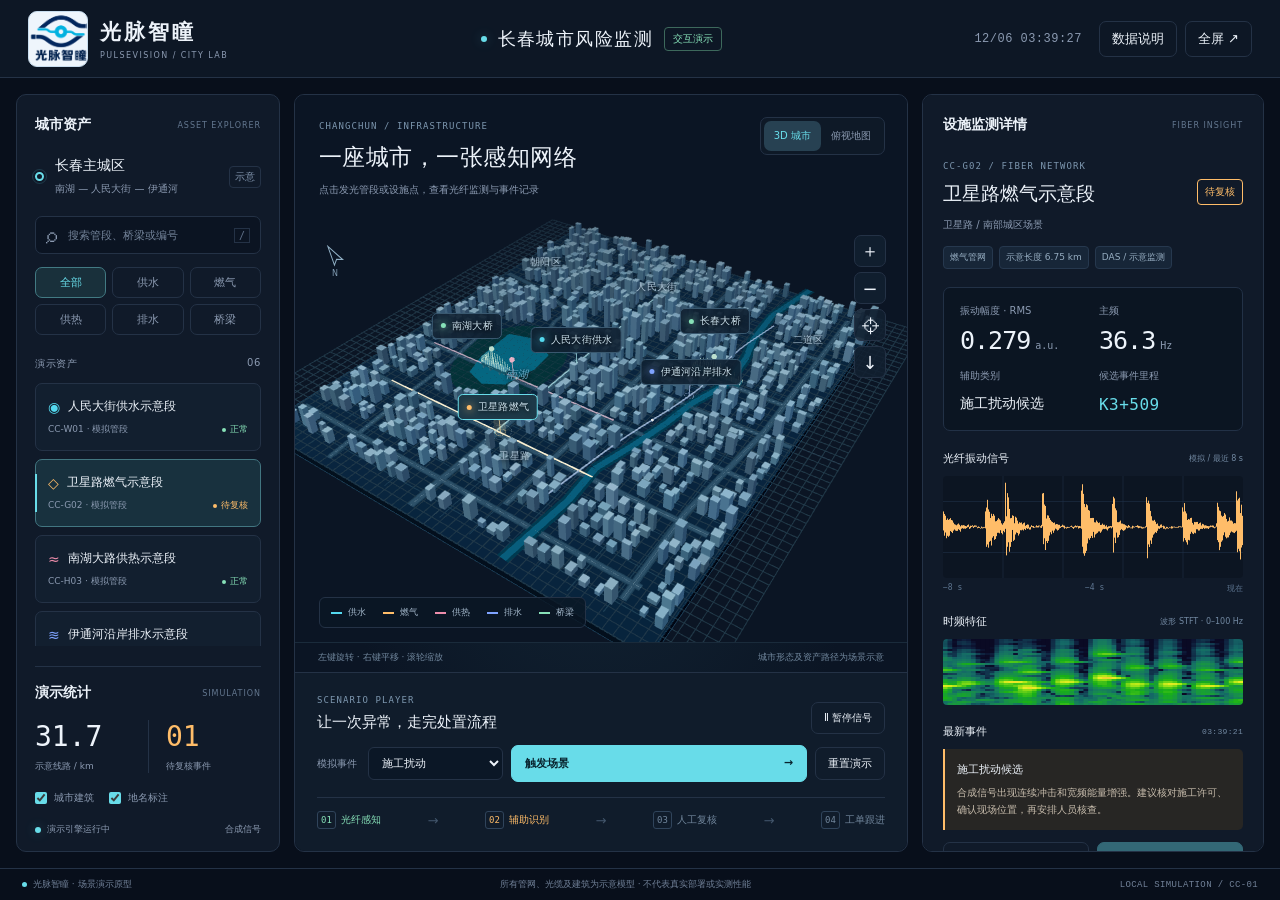
==== city.html @ 19b2eb97 "Add Changchun city monitoring demo with natural synthetic signals" ====
<!doctype html>
<html lang="zh-CN">
<head>
  <meta charset="utf-8">
  <meta name="viewport" content="width=device-width,initial-scale=1">
  <meta name="description" content="光脉智瞳长春场景交互演示：点击城市管网与桥梁，体验光纤感知、事件复核与工单处置。所有监测数据为模拟数据。">
  <title>长春城市监测演示 · 光脉智瞳</title>
  <link rel="stylesheet" href="assets/city/city.css">
  <script type="importmap">{"imports":{"three":"./assets/vendor/three.module.js"}}</script>
  <script type="module" src="assets/city/city.js"></script>
</head>
<body>
  <header class="topbar">
    <a class="brand" href="index.html" aria-label="返回光脉智瞳首页">
      <span class="brand-logo-frame"><img class="brand-logo" src="assets/city/pulsevision-logo.png" alt="光脉智瞳 Logo"></span>
      <span>光脉智瞳<small>PULSEVISION / CITY LAB</small></span>
    </a>
    <div class="page-title"><span class="live-dot"></span><h1>长春城市风险监测</h1><span class="pill">交互演示</span></div>
    <div class="header-right"><span id="clock" class="mono"></span><button id="sources-btn" class="quiet">数据说明</button><button id="fullscreen" class="quiet" aria-label="进入全屏">全屏 ↗</button></div>
  </header>

  <div class="workspace">
    <aside class="sidebar panel">
      <div class="section-title"><span>城市资产</span><span class="micro">ASSET EXPLORER</span></div>
      <div class="region"><span class="region-dot"></span><div><strong>长春主城区</strong><small>南湖 — 人民大街 — 伊通河</small></div><span class="region-tag">示意</span></div>
      <label class="search"><span aria-hidden="true">⌕</span><input id="search" placeholder="搜索管段、桥梁或编号" aria-label="搜索城市资产"><kbd>/</kbd></label>
      <div id="filters" class="filters" aria-label="资产类型筛选">
        <button data-filter="all" class="active" aria-pressed="true">全部</button><button data-filter="water" aria-pressed="false">供水</button><button data-filter="gas" aria-pressed="false">燃气</button><button data-filter="heat" aria-pressed="false">供热</button><button data-filter="drain" aria-pressed="false">排水</button><button data-filter="bridge" aria-pressed="false">桥梁</button>
      </div>
      <div class="list-caption"><span>演示资产</span><span id="asset-count">06</span></div>
      <div id="asset-list" class="asset-list"></div>
      <div class="no-assets" id="no-assets" hidden>没有匹配的资产。换一个名称试试。</div>
      <div class="sidebar-bottom">
        <div class="section-title"><span>演示统计</span><span class="micro">SIMULATION</span></div>
        <div class="stats"><div><strong id="total-length">—</strong><small>示意线路 / km</small></div><div><strong id="alert-count" class="amber">—</strong><small>待复核事件</small></div></div>
        <div class="layer-controls"><label><input id="buildings-layer" type="checkbox" checked> 城市建筑</label><label><input id="labels-layer" type="checkbox" checked> 地名标注</label></div>
        <div class="simulation-note"><span class="live-dot"></span> 演示引擎运行中<span>合成信号</span></div>
      </div>
    </aside>

    <main class="map-panel">
      <div class="map-header"><div><span class="eyebrow">CHANGCHUN / INFRASTRUCTURE</span><h2>一座城市，一张感知网络</h2><p>点击发光管段或设施点，查看光纤监测与事件记录</p></div><div class="mode-switch" aria-label="城市视角"><button id="mode-3d" class="active" aria-pressed="true">3D 城市</button><button id="mode-2d" aria-pressed="false">俯视地图</button></div></div>
      <div id="viewport" class="viewport" aria-label="可旋转缩放的长春城市示意模型">
        <div id="loading" class="loading"><span class="loader"></span><strong>正在构建城市场景</strong><small>加载本地三维资源…</small></div>
        <div id="map-labels" class="map-labels"></div>
        <div id="map-error" class="map-error" hidden><h3>三维场景暂时不可用</h3><p id="error-message"></p><p>仍可在左侧选择资产，演示监测、复核和工单流程。</p></div>
      </div>
      <div class="map-controls"><button id="zoom-in" aria-label="放大">＋</button><button id="zoom-out" aria-label="缩小">−</button><button id="reset-camera" aria-label="恢复全城视角">⌖</button><button id="capture" aria-label="导出城市画面">↓</button></div>
      <div class="compass" aria-hidden="true"><svg id="compass-needle" viewBox="0 0 48 48"><path d="M24 6 31 33 24 28 17 33Z"/></svg><span>N</span></div>
      <div class="legend"><span><i style="--c:#54d9ef"></i>供水</span><span><i style="--c:#ffbd69"></i>燃气</span><span><i style="--c:#ed8dab"></i>供热</span><span><i style="--c:#7fa3ff"></i>排水</span><span><i style="--c:#87e1b8"></i>桥梁</span></div>
      <div class="map-foot"><span>左键旋转 · 右键平移 · 滚轮缩放</span><span>城市形态及资产路径为场景示意</span></div>
      <section class="demo-console panel">
        <div class="console-heading"><div><span class="eyebrow">SCENARIO PLAYER</span><h3>让一次异常，走完处置流程</h3></div><button id="pause" class="quiet" aria-pressed="false">Ⅱ 暂停信号</button></div>
        <div class="scenario-controls"><label for="scenario">模拟事件</label><select id="scenario"><option value="construction">施工扰动</option><option value="traffic">车辆通行</option><option value="unknown">未知振动</option></select><button id="inject" class="primary">触发场景 <span>→</span></button><button id="reset-demo" class="quiet">重置演示</button></div>
        <div class="workflow" id="workflow"><span data-step="sense"><i>01</i>光纤感知</span><b>→</b><span data-step="identify"><i>02</i>辅助识别</span><b>→</b><span data-step="review"><i>03</i>人工复核</span><b>→</b><span data-step="workorder"><i>04</i>工单跟进</span></div>
      </section>
    </main>

    <aside class="inspector panel" aria-label="选中设施的监测详情">
      <div class="section-title"><span>设施监测详情</span><span class="micro">FIBER INSIGHT</span></div>
      <div class="detail-head"><div><span id="detail-id" class="eyebrow"></span><h2 id="detail-name"></h2><p id="detail-location"></p></div><span id="detail-status" class="status"></span></div>
      <div class="detail-meta"><span id="detail-type"></span><span id="detail-length"></span><span>DAS / 示意监测</span></div>
      <div class="reading-grid"><div title="最近 1 秒合成信号的均方根幅度，使用归一化单位，未作物理标定"><span>振动幅度 · RMS</span><strong><b id="amplitude">—</b><small>a.u.</small></strong></div><div title="最近 2 秒合成波形功率谱的主峰；弱背景信号不报告稳定主频"><span>主频</span><strong><b id="frequency">—</b><small>Hz</small></strong></div><div><span>辅助类别</span><strong class="event-type" id="event-type">—</strong></div><div><span>候选事件里程</span><strong class="chainage" id="chainage">—</strong></div></div>
      <section class="chart-section"><div class="chart-title"><h3>光纤振动信号</h3><span class="live-chart-tag">模拟 / 最近 8 s</span></div><canvas id="waveform" height="102" aria-label="合成振动波形"></canvas><div class="chart-axis"><span>−8 s</span><span>−4 s</span><span>现在</span></div></section>
      <section class="chart-section"><div class="chart-title"><h3>时频特征</h3><span>波形 STFT · 0–100 Hz</span></div><canvas id="spectrogram" height="66" aria-label="合成波形的短时傅里叶频谱"></canvas></section>
      <section class="event-section"><div class="chart-title"><h3>最新事件</h3><span id="event-time" class="mono">—</span></div><div id="event-card" class="event-card"></div></section>
      <div class="review-actions"><button id="review" class="quiet">标记已复核</button><button id="create-order" class="primary" disabled>生成模拟工单</button></div>
      <section class="event-section order-section"><div class="chart-title"><h3>处置记录</h3><button id="export" class="text-button">导出记录 ↗</button></div><div id="orders" class="orders"></div></section>
      <div class="inspector-note">合成波形 · 幅度未作物理标定 · 主频由波形计算。事件与工单为演示数据。</div>
    </aside>
  </div>
  <footer class="bottom-bar"><span><i></i>光脉智瞳 · 场景演示原型</span><span>所有管网、光缆及建筑为示意模型 · 不代表真实部署或实测性能</span><span class="mono">LOCAL SIMULATION / CC-01</span></footer>
  <div id="toast" class="toast" role="status" aria-live="polite"></div>
  <dialog id="sources-dialog"><div class="dialog-head"><h2>演示数据说明</h2><button id="close-sources" aria-label="关闭数据说明">×</button></div><p>本演示以长春主城区为叙事背景，采用南湖、人民大街、伊通河及两处桥梁等地名帮助理解场景。城市街区和建筑为程序生成的示意模型，资产中心点、管线路径和光纤长度均用于演示，不是测绘、竣工或真实运营数据。</p><p>波形与时频图由本地演示引擎合成；风险类别、里程、时间和工单由演示操作生成。车辆通行展示正常背景，施工扰动和未知振动展示人工复核流程。桥梁监测为扩展场景，不能据此推导已具备结构病害诊断能力。</p><p>地名关系参考：<a href="https://chc.wenming.cn/gbkjwm/wmcs1/wmcj_wmcs1/201703/t20170302_3130413.html" target="_blank" rel="noopener noreferrer">长春文明网 · 南湖大桥</a>、<a href="https://dfz.jl.gov.cn/jgdg/201910/t20191031_6126512.html" target="_blank" rel="noopener noreferrer">吉林省地方志 · 城南街巷与南关大桥</a>。三维渲染采用本地打包的 <a href="https://threejs.org/" target="_blank" rel="noopener noreferrer">Three.js</a>，不需要地图 API 密钥。</p><p>后续接入真实设备时，可替换资产坐标、光纤标定、事件接口及工单服务；实际性能需以对应设备和现场测试结果为准。</p></dialog>
</body>
</html>
---- assets/city/city.css ----
:root{color-scheme:dark;--bg:#080f1b;--panel:#101a29;--line:#243246;--muted:#8b9ab1;--text:#edf3fa;--cyan:#68dce9;--amber:#ffbd69;--green:#87e1b8;font-family:"Segoe UI","Microsoft YaHei",system-ui,sans-serif;font-size:13px}*{box-sizing:border-box}body{margin:0;background:var(--bg);color:var(--text)}button,input,select{font:inherit}button,a,input,select{-webkit-tap-highlight-color:transparent}button{cursor:pointer}button:disabled{opacity:.4;cursor:default}button:focus-visible,a:focus-visible,input:focus-visible,select:focus-visible{outline:2px solid var(--cyan);outline-offset:3px}a{color:inherit}button{color:var(--text);border:1px solid var(--line);border-radius:7px;background:#152236;transition:background .2s,border-color .2s}button:hover:not(:disabled){background:#213449;border-color:#547084}.quiet{padding:8px 12px;background:transparent}.primary{padding:10px 13px;background:var(--cyan);color:#08232e;border-color:var(--cyan);font-weight:700;white-space:nowrap}.primary:hover:not(:disabled){background:#8decf4}.mono{font-family:Consolas,"Courier New",monospace;letter-spacing:.04em}.topbar{height:78px;padding:0 28px;display:flex;align-items:center;justify-content:space-between;border-bottom:1px solid var(--line);background:#0d1725;gap:20px}.brand{display:flex;align-items:center;gap:12px;text-decoration:none;flex-shrink:0}.brand svg{width:40px;height:40px;fill:none;stroke:var(--cyan);stroke-width:2.6}.brand>span{font-size:21px;letter-spacing:.14em;font-weight:700}.brand small{display:block;font-size:8px;letter-spacing:.18em;color:var(--muted);margin-top:5px;font-weight:400}.page-title{display:flex;align-items:center;gap:11px}.page-title h1{font-size:18px;font-weight:500;letter-spacing:.08em;white-space:nowrap}.live-dot{display:inline-block;height:6px;width:6px;border-radius:50%;background:var(--cyan);box-shadow:0 0 12px #68dce94d}.pill{font-size:10px;padding:4px 8px;border:1px solid #3d695c;color:var(--green);border-radius:4px;white-space:nowrap}.header-right{display:flex;align-items:center;gap:8px}.header-right .mono{font-size:12px;color:var(--muted);margin-right:9px}.workspace{height:calc(100vh - 110px);min-height:750px;display:grid;grid-template-columns:264px minmax(380px,1fr) 342px;gap:14px;padding:16px}.panel{background:var(--panel);border:1px solid var(--line);border-radius:10px}.sidebar{padding:21px 18px 15px;display:flex;flex-direction:column;overflow:hidden}.section-title{display:flex;align-items:center;justify-content:space-between;font-weight:600;font-size:14px;gap:8px}.micro{font-size:8px;color:#63778f;letter-spacing:.12em;font-weight:400}.region{display:flex;gap:11px;align-items:center;padding:23px 0 20px}.region-dot{width:9px;height:9px;border:2px solid var(--cyan);border-radius:50%;position:relative}.region-dot:after{content:"";position:absolute;inset:-5px;border:1px solid #68dce92b;border-radius:50%}.region strong{display:block;font-size:14px;font-weight:500}.region small{display:block;font-size:10px;color:var(--muted);margin-top:7px}.region-tag{margin-left:auto;font-size:10px;color:#8194ad;padding:3px 5px;border:1px solid var(--line);border-radius:4px}.search{display:flex;gap:9px;align-items:center;border:1px solid var(--line);background:#0b1422;border-radius:7px;padding:10px}.search>span{font-size:22px;line-height:16px;color:var(--muted)}.search input{min-width:0;width:100%;background:transparent;border:0;outline:0;color:var(--text);font-size:11px}.search input::placeholder{color:#728298}.search kbd{color:#61728a;font-size:10px;border:1px solid var(--line);padding:1px 4px}.filters{display:grid;grid-template-columns:repeat(3,1fr);gap:6px;margin:13px 0 22px}.filters button{background:transparent;padding:7px 0;color:var(--muted);font-size:11px}.filters button.active{border-color:#427a83;background:#19303b;color:var(--cyan)}.list-caption{display:flex;justify-content:space-between;font-size:10px;letter-spacing:.07em;color:var(--muted);padding-bottom:12px}.asset-list{display:flex;flex-direction:column;gap:8px;overflow-y:auto;min-height:0}.asset-item{position:relative;display:block;width:100%;text-align:left;padding:14px 12px;border-radius:7px;background:#121f2f}.asset-item.selected{background:#18313e;border-color:#427681}.asset-item.selected:before{content:"";position:absolute;width:2px;left:-1px;top:14px;bottom:14px;background:var(--cyan)}.asset-item .row{display:flex;align-items:center;gap:8px;margin-bottom:8px}.asset-item .asset-icon{color:var(--asset-color);font-size:14px}.asset-item strong{font-size:12px;font-weight:500}.asset-item .asset-sub{color:var(--muted);font-size:9px;display:flex;justify-content:space-between;gap:6px}.tiny-status{display:inline-flex;align-items:center;gap:4px;font-size:9px;white-space:nowrap}.tiny-status:before{content:"";width:4px;height:4px;border-radius:50%;background:currentColor}.normal{color:var(--green)}.warning{color:var(--amber)}.reviewed{color:#a6c5ff}.no-assets{color:var(--muted);font-size:11px;padding:18px 0}.sidebar-bottom{margin-top:auto;padding-top:20px}.sidebar-bottom .section-title{padding-top:17px;border-top:1px solid var(--line)}.stats{display:grid;grid-template-columns:1fr 1fr;padding:18px 0}.stats>div+div{border-left:1px solid var(--line);padding-left:17px}.stats strong{font-family:Consolas,monospace;font-size:28px;font-weight:400;display:block}.stats small{display:block;color:var(--muted);font-size:9px;margin-top:7px}.amber{color:var(--amber)}.layer-controls{display:flex;gap:15px;color:var(--muted);font-size:10px;margin-bottom:18px}.layer-controls input{accent-color:var(--cyan);vertical-align:middle;width:12px;height:12px;margin:0 4px 0 0}.simulation-note{font-size:9px;display:flex;gap:6px;color:var(--muted);align-items:center}.simulation-note>span:last-child{margin-left:auto}.map-panel{position:relative;min-width:0;background:radial-gradient(ellipse at 50% 30%,#152b3b,#0b1524 70%);border:1px solid var(--line);border-radius:10px;display:flex;flex-direction:column;overflow:hidden}.map-header{position:absolute;top:22px;left:24px;right:22px;display:flex;justify-content:space-between;gap:12px;align-items:flex-start;z-index:2;pointer-events:none}.eyebrow{font-family:Consolas,monospace;font-size:9px;color:#7d97af;letter-spacing:.12em}.map-header h2{font-size:23px;font-weight:500;margin:10px 0;letter-spacing:.02em}.map-header p{color:var(--muted);font-size:10px;margin:0}.mode-switch{display:flex;border:1px solid var(--line);border-radius:7px;padding:3px;background:#101a29d9;pointer-events:auto;white-space:nowrap}.mode-switch button{border:0;background:transparent;padding:8px 10px;font-size:10px;color:var(--muted)}.mode-switch button.active{background:#274152;color:var(--cyan)}.viewport{position:relative;flex:1;min-height:460px;overflow:hidden}.viewport>canvas{display:block;width:100%;height:100%;outline:0;touch-action:none}.loading{position:absolute;inset:0;display:flex;flex-direction:column;align-items:center;justify-content:center;gap:16px;background:#0b1524;z-index:6}.loading small{color:var(--muted)}.loader{width:30px;height:30px;border:1px solid #2b4b61;border-top:1px solid var(--cyan);border-radius:50%;animation:spin 1s linear infinite}@keyframes spin{to{transform:rotate(360deg)}}.map-labels{position:absolute;inset:0;pointer-events:none;overflow:hidden}.city-label{position:absolute;white-space:nowrap;color:#a8bfd1;text-shadow:0 1px 4px #000;font-size:10px;letter-spacing:.03em;transform:translate(-50%,-50%)}.city-label.water{color:#68aac6;font-size:11px;font-style:italic}.city-label.asset{pointer-events:auto;cursor:pointer;font-size:10px;background:#112232e6;border:1px solid #39586f;border-radius:5px;padding:5px 8px;display:flex;align-items:center;gap:6px;color:#cee3ee;max-width:190px}.city-label.asset i{width:5px;height:5px;background:var(--asset-color);border-radius:50%;box-shadow:0 0 8px var(--asset-color)}.city-label.asset.selected{background:#1d3948;border-color:var(--cyan);z-index:3}.map-controls{position:absolute;right:21px;top:140px;display:flex;flex-direction:column;gap:5px;z-index:3}.map-controls button{width:32px;height:32px;background:#111f30db;font-size:18px}.compass{position:absolute;left:22px;top:145px;width:36px;text-align:center;color:#819bb2;pointer-events:none}.compass svg{width:34px;fill:none;stroke:#91b0c5;stroke-width:1.4}.compass span{display:block;font-size:8px;margin-top:-8px}.legend{display:flex;gap:17px;position:absolute;left:24px;bottom:223px;padding:8px 11px;background:#0b1724ce;border:1px solid var(--line);border-radius:6px;pointer-events:none}.legend span{color:#a1b5c8;font-size:9px;display:flex;gap:6px;align-items:center}.legend i{width:11px;height:2px;background:var(--c)}.map-foot{display:flex;justify-content:space-between;gap:8px;padding:8px 23px;color:#71879d;font-size:9px;border-top:1px solid #1a2b3b;min-height:29px}.demo-console{border-radius:0 0 10px 10px;border-width:1px 0 0;background:#101c2b;padding:18px 22px 19px;min-height:179px}.console-heading{display:flex;align-items:center;justify-content:space-between}.console-heading h3{font-size:15px;font-weight:500;margin:7px 0 13px}.console-heading button{font-size:10px}.scenario-controls{display:flex;gap:8px;align-items:center}.scenario-controls label{color:var(--muted);font-size:10px;margin-right:3px}.scenario-controls select{background:#0b1726;border:1px solid var(--line);border-radius:6px;padding:8px 9px;color:var(--text);font-size:11px;width:135px}.scenario-controls button{font-size:11px}.scenario-controls .primary{flex:1;text-align:left;display:flex;justify-content:space-between;gap:10px}.workflow{display:flex;align-items:center;justify-content:space-between;gap:4px;border-top:1px solid var(--line);margin-top:15px;padding-top:13px}.workflow span{display:flex;align-items:center;gap:5px;font-size:10px;color:#71869c;white-space:nowrap}.workflow i{font-style:normal;font-family:Consolas,monospace;font-size:9px;border:1px solid #30445b;padding:3px;border-radius:3px}.workflow b{font-weight:400;color:#42556b}.workflow span.done{color:var(--green)}.workflow span.active{color:var(--amber)}.inspector{padding:21px 20px 12px;overflow:auto;display:flex;flex-direction:column}.detail-head{display:flex;justify-content:space-between;align-items:flex-start;gap:8px;margin-top:23px}.detail-head h2{font-size:19px;font-weight:500;margin:9px 0}.detail-head p{font-size:10px;color:var(--muted);margin:0;line-height:1.7}.status{font-size:10px;padding:5px 7px;border-radius:4px;border:1px solid currentColor;white-space:nowrap;margin-top:22px}.detail-meta{display:flex;gap:6px;flex-wrap:wrap;margin:13px 0 18px}.detail-meta>span{font-size:9px;color:#96adc1;background:#172638;border:1px solid #26384e;border-radius:4px;padding:4px 6px}.reading-grid{display:grid;grid-template-columns:1fr 1fr;gap:14px 12px;padding:16px;background:#0b1522;border:1px solid #223146;border-radius:7px}.reading-grid span{display:block;font-size:10px;color:var(--muted)}.reading-grid strong{display:block;font-family:Consolas,monospace;font-size:25px;font-weight:400;letter-spacing:-.04em;margin-top:8px}.reading-grid b{font-weight:400}.reading-grid strong small{font-size:10px;margin-left:5px;color:var(--muted);letter-spacing:0}.reading-grid .event-type{font-family:inherit;font-size:14px;letter-spacing:0;margin-top:12px}.reading-grid .chainage{font-size:16px;margin-top:12px;letter-spacing:.03em;color:var(--cyan)}.chart-section{margin-top:20px}.chart-title{display:flex;justify-content:space-between;gap:8px;align-items:center;margin-bottom:10px}.chart-title h3{font-size:11px;font-weight:500;margin:0}.chart-title>span{font-size:8px;color:#7289a2}.chart-section canvas{display:block;width:100%;background:#0c1522;border-radius:4px}.chart-axis{display:flex;justify-content:space-between;font-family:Consolas,monospace;font-size:8px;color:#5d7590;margin-top:5px}.event-section{margin-top:19px}.event-card{border-left:2px solid var(--amber);background:#272624;padding:12px;font-size:10px;line-height:1.7;color:#c8bdad;border-radius:0 5px 5px 0}.event-card.normal{border-color:var(--green);background:#14272a;color:#a1c8b5}.event-card.reviewed{border-color:#a6c5ff;background:#1a2738;color:#b4c7e5}.event-card strong{display:block;color:var(--text);font-size:11px;font-weight:500;margin-bottom:4px}.review-actions{display:flex;gap:8px;margin-top:12px}.review-actions button{font-size:10px;flex:1;padding:9px 6px}.order-section{padding-top:16px;border-top:1px solid var(--line)}.text-button{font-size:9px;color:var(--cyan);border:0;background:transparent;padding:0}.orders{font-size:10px;color:var(--muted);line-height:1.7}.order-entry{border-bottom:1px solid var(--line);padding:8px 0}.order-entry:first-child{padding-top:0}.order-entry strong{display:block;color:#c5e2ec;font-size:10px;font-weight:400}.order-entry button{font-size:9px;margin-top:6px;padding:4px 8px}.inspector-note{margin-top:auto;padding-top:17px;font-size:8px;color:#6d839c;line-height:1.6}.bottom-bar{height:32px;display:flex;gap:12px;align-items:center;justify-content:space-between;padding:0 22px;border-top:1px solid var(--line);color:#718198;font-size:9px}.bottom-bar i{display:inline-block;width:5px;height:5px;background:var(--cyan);margin-right:6px;border-radius:50%}.toast{position:fixed;left:50%;bottom:44px;transform:translate(-50%,15px);opacity:0;pointer-events:none;background:#183847;border:1px solid #497487;color:#d0ebf0;box-shadow:0 10px 50px #0006;border-radius:7px;padding:12px 20px;max-width:85vw;z-index:20;transition:opacity .2s,transform .2s;font-size:12px}.toast.show{transform:translate(-50%,0);opacity:1}dialog{background:#132133;color:var(--text);border:1px solid #40536a;border-radius:13px;padding:27px;max-width:620px;width:calc(100% - 30px);box-shadow:0 20px 80px #0008}dialog::backdrop{background:#030b14b3;backdrop-filter:blur(4px)}.dialog-head{display:flex;justify-content:space-between;gap:15px;align-items:center}.dialog-head h2{font-size:19px;font-weight:500;margin:0 0 10px}.dialog-head button{font-size:23px;width:32px;height:32px;background:transparent}dialog p{font-size:12px;line-height:1.9;color:#aebed0}dialog a{color:var(--cyan);text-underline-offset:3px}.map-error{position:absolute;top:40%;left:12%;right:12%;z-index:5;padding:18px;background:#152438e8;border:1px solid #475a72;border-radius:8px}.map-error h3{font-weight:500}.map-error p{color:var(--muted);line-height:1.7;font-size:12px}[hidden]{display:none!important}::-webkit-scrollbar{width:4px}::-webkit-scrollbar-thumb{background:#33465c;border-radius:3px}
@media(min-width:1650px){:root{font-size:14px}.workspace{grid-template-columns:280px minmax(450px,1fr) 360px}.asset-item{padding:17px 13px}.asset-item strong{font-size:13px}.detail-head h2{font-size:22px}.chart-section{margin-top:23px}.chart-section canvas#waveform{height:122px}.chart-section canvas#spectrogram{height:82px}.reading-grid{gap:18px;padding:19px}.event-card{font-size:11px}.map-header h2{font-size:27px}}
@media(min-width:961px) and (max-height:850px){.workspace{min-height:600px}.viewport{min-height:280px}.sidebar{padding-top:16px}.region{padding:16px 0}.filters{margin-bottom:15px}.sidebar-bottom{padding-top:10px}.sidebar-bottom .section-title{padding-top:12px}.stats{padding:12px 0}.stats strong{font-size:24px}.layer-controls{margin-bottom:13px}.demo-console{min-height:162px;padding-top:13px;padding-bottom:13px}.console-heading h3{margin-top:5px;margin-bottom:10px}.legend{bottom:205px}.map-header h2{font-size:20px}.inspector{padding-top:16px}.detail-head{margin-top:16px}.detail-meta{margin-bottom:13px}.chart-section{margin-top:16px}}
@media(max-width:1190px){.workspace{grid-template-columns:220px minmax(350px,1fr) 296px;gap:9px;padding:10px}.topbar{padding:0 18px;gap:10px}.brand>span{font-size:18px}.header-right .mono{display:none}.sidebar{padding:18px 13px}.inspector{padding:18px 14px}.map-header{left:18px;right:16px}.map-header h2{font-size:18px}.map-header p{max-width:210px;line-height:1.6}.mode-switch button{padding:7px}.legend{gap:11px;left:16px}.demo-console{padding:16px}.scenario-controls select{width:103px}.workflow span{font-size:9px}.workflow i{display:none}.map-foot span:first-child{display:none}.bottom-bar>span:last-child{display:none}.stats strong{font-size:25px}}
@media(max-width:960px){.workspace{grid-template-columns:205px minmax(0,1fr);height:auto;min-height:0}.map-panel{height:750px}.inspector{grid-column:1/-1;display:grid;grid-template-columns:1fr 1fr;gap:0 24px;padding:22px}.inspector>.section-title,.inspector>.detail-head,.inspector>.detail-meta,.inspector>.inspector-note{grid-column:1/-1}.detail-head{margin-top:15px}.reading-grid{align-self:start}.chart-section{margin:0}.chart-section:nth-of-type(2){margin-top:16px}.review-actions{align-self:start;margin-top:15px}.order-section{margin-top:15px}.sidebar{height:750px}.sidebar-bottom{padding-top:10px}.topbar{height:70px}.page-title h1{font-size:15px}.page-title .live-dot{display:none}.bottom-bar{height:auto;min-height:38px;padding:8px 16px}.bottom-bar>span:nth-child(2){max-width:60%;text-align:right;font-size:8px}.header-right{gap:4px}.header-right button{font-size:10px;padding:6px 8px}.brand svg{width:30px}.brand small{font-size:7px}.page-title .pill{display:none}}
@media(max-width:600px){.topbar{padding:0 12px;height:65px;flex-wrap:nowrap}.brand{gap:6px}.brand>span{font-size:16px}.brand small{font-size:6px}.brand svg{width:25px}.page-title{display:none}.workspace{padding:8px;gap:8px;display:flex;flex-direction:column}.sidebar{height:auto;padding:15px}.region{padding:15px 0}.search{padding:8px}.filters{grid-template-columns:repeat(6,1fr);gap:5px;margin:10px 0}.asset-list{display:grid;grid-template-columns:repeat(2,1fr);max-height:240px}.asset-item{padding:11px 10px}.asset-item strong{font-size:11px}.asset-item .asset-sub{font-size:8px}.sidebar-bottom{display:none}.map-panel{height:650px;min-height:650px}.viewport{min-height:390px}.map-header{top:18px;left:15px;right:12px}.map-header h2{font-size:16px}.map-header p{font-size:9px;max-width:200px}.eyebrow{font-size:7px}.mode-switch button{font-size:9px;padding:6px}.map-controls{right:12px;top:115px}.compass{left:12px;top:118px}.legend{gap:12px;left:12px;bottom:218px;font-size:8px}.map-foot{font-size:8px;padding:8px 12px}.demo-console{padding:15px 12px}.console-heading h3{font-size:13px}.scenario-controls{gap:5px}.scenario-controls label{display:none}.scenario-controls select{width:103px}.scenario-controls .quiet{padding:8px}.workflow{margin-top:14px}.workflow span{font-size:9px}.inspector{display:flex;gap:0;padding:18px}.chart-section{margin-top:19px}.reading-grid{width:100%}.review-actions{width:100%}.inspector-note{margin-top:12px}.bottom-bar{align-items:flex-start;gap:10px}.bottom-bar>span:first-child{white-space:nowrap}.city-label.asset{font-size:9px;padding:4px 6px}.city-label{font-size:9px}}
.brand .brand-logo-frame{display:block;position:relative;overflow:hidden;flex-shrink:0;width:60px;height:56px;border-radius:9px;background:#eef5fc;border:1px solid #c8ddef;letter-spacing:0}.brand-logo{position:absolute;width:70px;height:70px;max-width:none;left:-3px;top:-10px;object-fit:contain}.brand>span:not(.brand-logo-frame){white-space:nowrap}
@media(max-width:600px){.brand .brand-logo-frame{width:46px;height:44px}.brand-logo{width:55px;height:55px;left:-3px;top:-8px}}
@media(prefers-reduced-motion:reduce){*,*:before,*:after{animation:none!important;transition:none!important}}
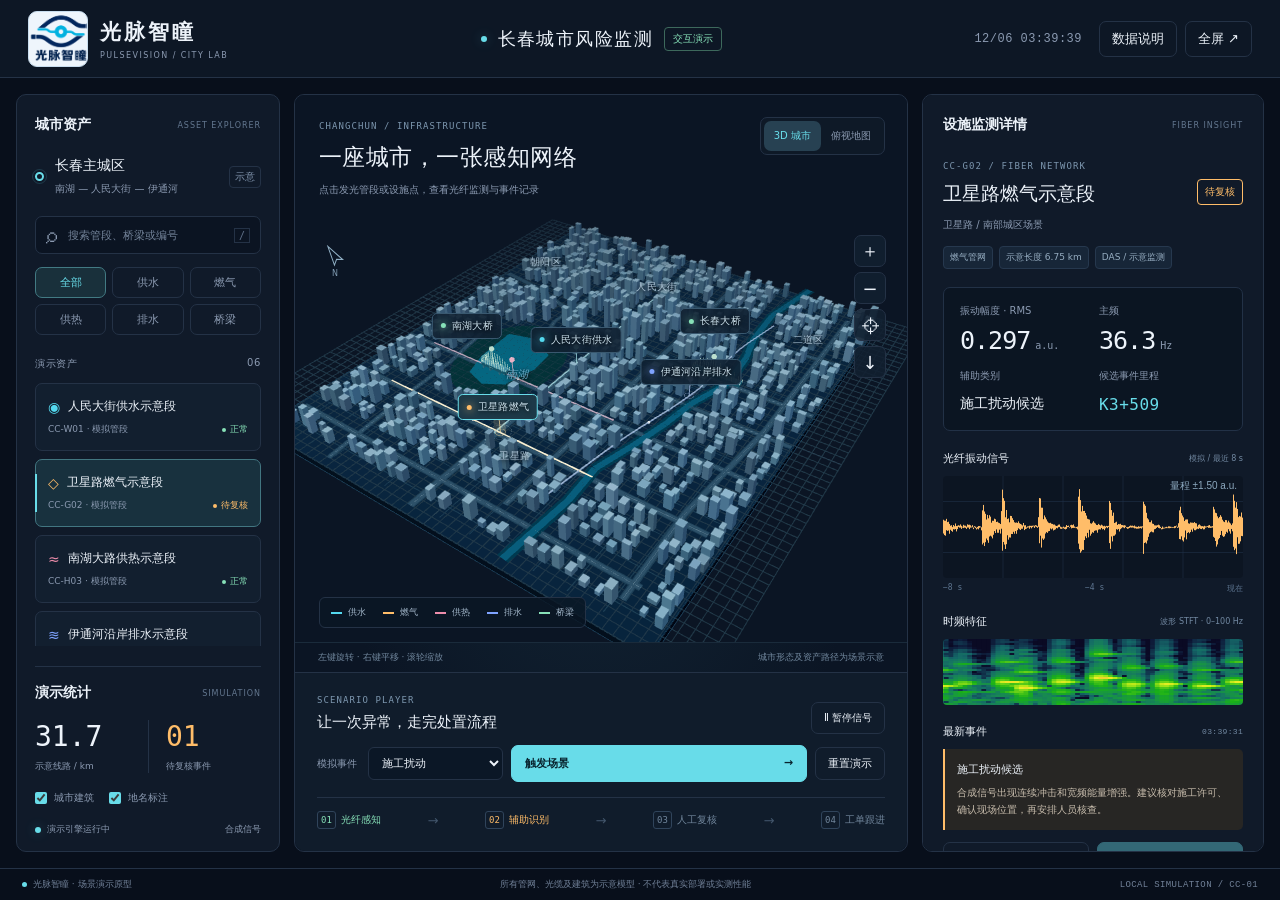
==== commit d1466392: "Differentiate asset-specific synthetic backgrounds and separate sampling state from source label" ====
--- a/city.html
+++ b/city.html
@@ -7,7 +7,7 @@
   <title>长春城市监测演示 · 光脉智瞳</title>
   <link rel="stylesheet" href="assets/city/city.css">
   <script type="importmap">{"imports":{"three":"./assets/vendor/three.module.js"}}</script>
-  <script type="module" src="assets/city/city.js"></script>
+  <script type="module" src="assets/city/city.js?v=background-20261007"></script>
 </head>
 <body>
   <header class="topbar">
